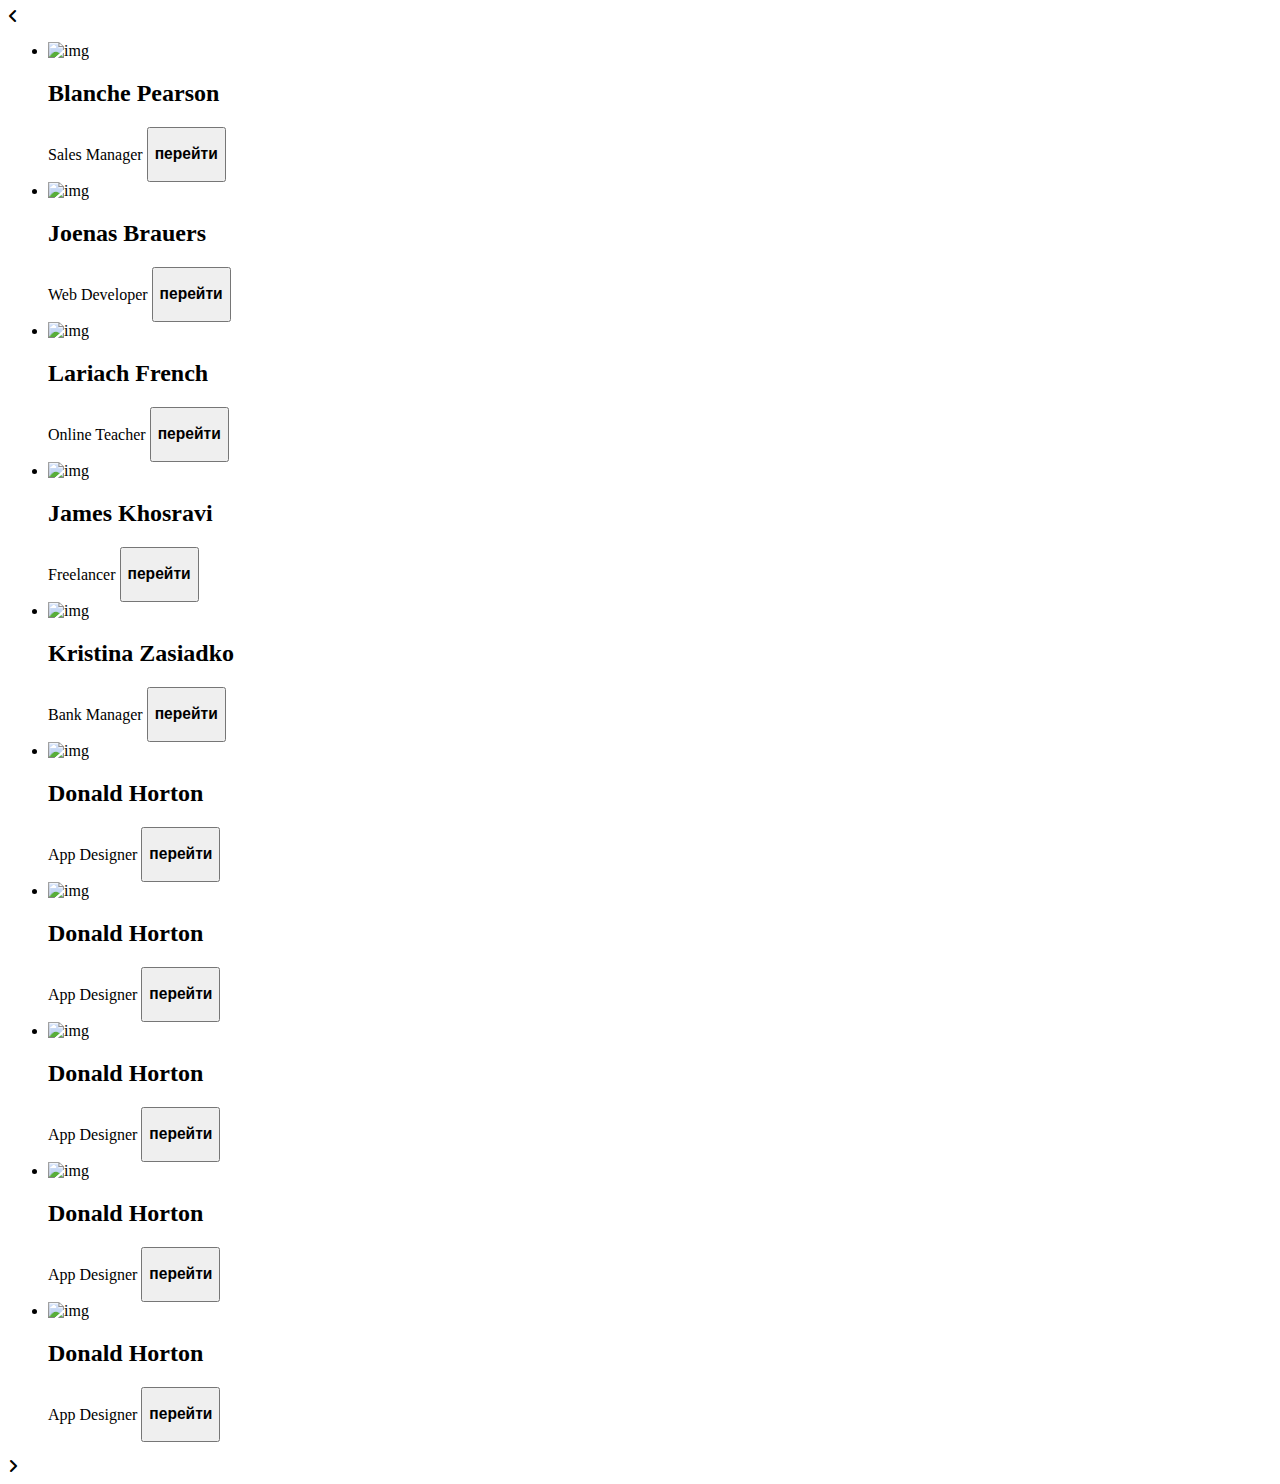
==== index.html @ 0df50e55 "Add files via upload" ====
<!DOCTYPE html>
<!-- Website - www.codingnepalweb.com -->
<html lang="en" dir="ltr">

<head>
    <meta charset="utf-8">
    <title>Infinite Card Slider JavaScript | CodingNepal</title>
    <link rel="stylesheet" href="css/style.css">
    <meta name="viewport" content="width=device-width, initial-scale=1.0">
    <!-- Fontawesome Link for Icons -->
    <link rel="stylesheet" href="https://cdnjs.cloudflare.com/ajax/libs/font-awesome/6.3.0/css/all.min.css">
    <script src="js/main.js" defer></script>
</head>

<body>
    <div class="wrapper">
        <i id="left" class="fa-solid fa-angle-left"></i>
        <ul class="carousel">
            <li class="card">
                <div class="img"><img src="images/img1.jpg" alt="img" draggable="false"></div>
                <h2>Blanche Pearson</h2>
                <span>Sales Manager</span>
                <button class="button"><h3>перейти</h3></button>
            </li>
            <li class="card">
                <div class="img"><img src="images/img-2.jpg" alt="img" draggable="false"></div>
                <h2>Joenas Brauers</h2>
                <span>Web Developer</span>
                <button class="button"><h3>перейти</h3></button>
            </li>
            <li class="card">
                <div class="img"><img src="images/img-3.jpg" alt="img" draggable="false"></div>
                <h2>Lariach French</h2>
                <span>Online Teacher</span>
                <button class="button"><h3>перейти</h3></button>
            </li>
            <li class="card">
                <div class="img"><img src="images/img-4.jpg" alt="img" draggable="false"></div>
                <h2>James Khosravi</h2>
                <span>Freelancer</span>
                <button class="button"><h3>перейти</h3></button>
            </li>
            <li class="card">
                <div class="img"><img src="images/img-5.jpg" alt="img" draggable="false"></div>
                <h2>Kristina Zasiadko</h2>
                <span>Bank Manager</span>
                <button class="button"><h3>перейти</h3></button>
            </li>
            <li class="card">
                <div class="img"><img src="images/img-6.jpg" alt="img" draggable="false"></div>
                <h2>Donald Horton</h2>
                <span>App Designer</span>
                <button class="button"><h3>перейти</h3></button>
            </li>
            <li class="card">
                <div class="img"><img src="images/img-7.jpg" alt="img" draggable="false"></div>
                <h2>Donald Horton</h2>
                <span>App Designer</span>
                <button class="button"><h3>перейти</h3></button>
            </li>
            <li class="card">
                <div class="img"><img src="images/img-6.jpg" alt="img" draggable="false"></div>
                <h2>Donald Horton</h2>
                <span>App Designer</span>
                <button class="button"><h3>перейти</h3></button>
            </li>
            <li class="card">
                <div class="img"><img src="images/img-6.jpg" alt="img" draggable="false"></div>
                <h2>Donald Horton</h2>
                <span>App Designer</span>
                <button class="button"><h3>перейти</h3></button>
            </li>
            <li class="card">
                <div class="img"><img src="images/img-6.jpg" alt="img" draggable="false"></div>
                <h2>Donald Horton</h2>
                <span>App Designer</span>
                <button class="button"><h3>перейти</h3></button>
            </li>
        </ul>
        <i id="right" class="fa-solid fa-angle-right"></i>
    </div>

</body>

</html>
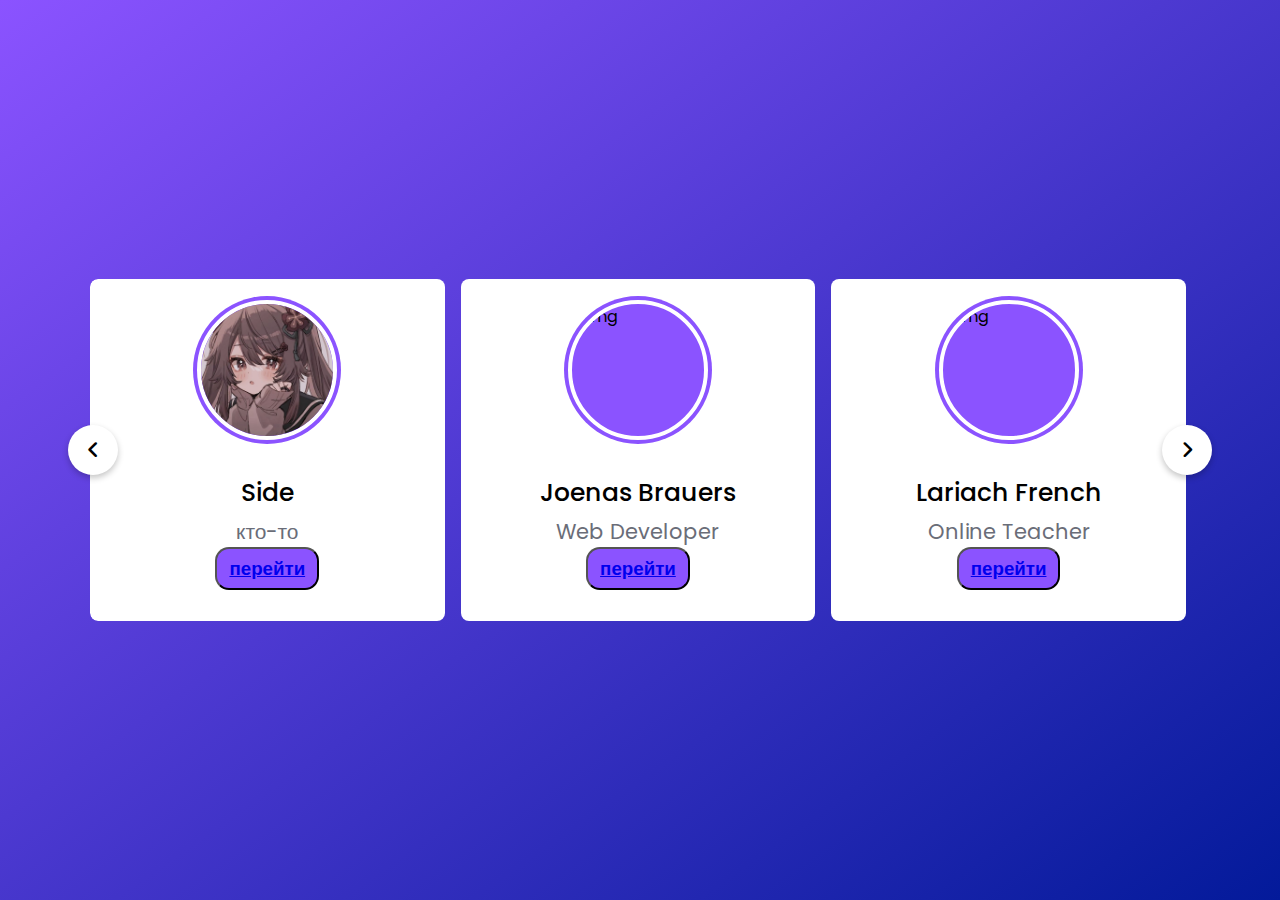
==== commit 83a8229f: "Update index.html" ====
--- a/index.html
+++ b/index.html
@@ -18,63 +18,21 @@
         <ul class="carousel">
             <li class="card">
                 <div class="img"><img src="images/img1.jpg" alt="img" draggable="false"></div>
-                <h2>Blanche Pearson</h2>
-                <span>Sales Manager</span>
-                <button class="button"><h3>перейти</h3></button>
+                <h2>Side</h2>
+                <span>кто-то</span>
+                <button class="button"><h3><a href="line1.html">перейти</a></h3></button>
             </li>
             <li class="card">
-                <div class="img"><img src="images/img-2.jpg" alt="img" draggable="false"></div>
+                <div class="img"><img src="images/img2.jpg" alt="img" draggable="false"></div>
                 <h2>Joenas Brauers</h2>
                 <span>Web Developer</span>
-                <button class="button"><h3>перейти</h3></button>
+                <button class="button"><h3><a href="line1.html">перейти</a></h3></button>
             </li>
             <li class="card">
-                <div class="img"><img src="images/img-3.jpg" alt="img" draggable="false"></div>
+                <div class="img"><img src="images/img3.jpg" alt="img" draggable="false"></div>
                 <h2>Lariach French</h2>
                 <span>Online Teacher</span>
-                <button class="button"><h3>перейти</h3></button>
-            </li>
-            <li class="card">
-                <div class="img"><img src="images/img-4.jpg" alt="img" draggable="false"></div>
-                <h2>James Khosravi</h2>
-                <span>Freelancer</span>
-                <button class="button"><h3>перейти</h3></button>
-            </li>
-            <li class="card">
-                <div class="img"><img src="images/img-5.jpg" alt="img" draggable="false"></div>
-                <h2>Kristina Zasiadko</h2>
-                <span>Bank Manager</span>
-                <button class="button"><h3>перейти</h3></button>
-            </li>
-            <li class="card">
-                <div class="img"><img src="images/img-6.jpg" alt="img" draggable="false"></div>
-                <h2>Donald Horton</h2>
-                <span>App Designer</span>
-                <button class="button"><h3>перейти</h3></button>
-            </li>
-            <li class="card">
-                <div class="img"><img src="images/img-7.jpg" alt="img" draggable="false"></div>
-                <h2>Donald Horton</h2>
-                <span>App Designer</span>
-                <button class="button"><h3>перейти</h3></button>
-            </li>
-            <li class="card">
-                <div class="img"><img src="images/img-6.jpg" alt="img" draggable="false"></div>
-                <h2>Donald Horton</h2>
-                <span>App Designer</span>
-                <button class="button"><h3>перейти</h3></button>
-            </li>
-            <li class="card">
-                <div class="img"><img src="images/img-6.jpg" alt="img" draggable="false"></div>
-                <h2>Donald Horton</h2>
-                <span>App Designer</span>
-                <button class="button"><h3>перейти</h3></button>
-            </li>
-            <li class="card">
-                <div class="img"><img src="images/img-6.jpg" alt="img" draggable="false"></div>
-                <h2>Donald Horton</h2>
-                <span>App Designer</span>
-                <button class="button"><h3>перейти</h3></button>
+                <button class="button"><h3><a href="line1.html">перейти</a></h3></button>
             </li>
         </ul>
         <i id="right" class="fa-solid fa-angle-right"></i>
@@ -82,4 +40,4 @@
 
 </body>
 
-</html>+</html>
--- a/css/style.css
+++ b/css/style.css
@@ -0,0 +1,129 @@
+/* Import Google font - Poppins */
+@import url('https://fonts.googleapis.com/css2?family=Poppins:wght@400;500;600&display=swap');
+* {
+  margin: 0;
+  padding: 0;
+  box-sizing: border-box;
+  font-family: "Poppins", sans-serif;
+}
+body {
+  display: flex;
+  padding: 0 35px;
+  align-items: center;
+  justify-content: center;
+  min-height: 100vh;
+  background: linear-gradient(to left top, #031A9A, #8B53FF);
+}
+.wrapper {
+  max-width: 1100px;
+  width: 100%;
+  position: relative;
+}
+.wrapper i {
+  top: 50%;
+  height: 50px;
+  width: 50px;
+  cursor: pointer;
+  font-size: 1.25rem;
+  position: absolute;
+  text-align: center;
+  line-height: 50px;
+  background: #fff;
+  border-radius: 50%;
+  box-shadow: 0 3px 6px rgba(0,0,0,0.23);
+  transform: translateY(-50%);
+  transition: transform 0.1s linear;
+}
+.wrapper i:active{
+  transform: translateY(-50%) scale(0.85);
+}
+.wrapper i:first-child{
+  left: -22px;
+}
+.wrapper i:last-child{
+  right: -22px;
+}
+.wrapper .carousel{
+  display: grid;
+  grid-auto-flow: column;
+  grid-auto-columns: calc((100% / 3) - 12px);
+  overflow-x: auto;
+  scroll-snap-type: x mandatory;
+  gap: 16px;
+  border-radius: 8px;
+  scroll-behavior: smooth;
+  scrollbar-width: none;
+}
+.carousel::-webkit-scrollbar {
+  display: none;
+}
+.carousel.no-transition {
+  scroll-behavior: auto;
+}
+.carousel.dragging {
+  scroll-snap-type: none;
+  scroll-behavior: auto;
+}
+.carousel.dragging .card {
+  cursor: grab;
+  user-select: none;
+}
+.carousel :where(.card, .img) {
+  display: flex;
+  justify-content: center;
+  align-items: center;
+}
+.carousel .card {
+  scroll-snap-align: start;
+  height: 342px;
+  list-style: none;
+  background: #fff;
+  cursor: pointer;
+  padding-bottom: 15px;
+  flex-direction: column;
+  border-radius: 8px;
+}
+.carousel .card .img {
+  background: #8B53FF;
+  height: 148px;
+  width: 148px;
+  border-radius: 50%;
+}
+.card .img img {
+  width: 140px;
+  height: 140px;
+  border-radius: 50%;
+  object-fit: cover;
+  border: 4px solid #fff;
+}
+.carousel .card h2 {
+  font-weight: 500;
+  font-size: 1.56rem;
+  margin: 30px 0 5px;
+}
+.carousel .card span {
+  color: #6A6D78;
+  font-size: 1.31rem;
+}
+
+.button {
+  background-color: #8B53FF;
+  border-radius: 14px;
+  color: white;
+  padding: 5px 12px;
+  text-align: center;
+  text-decoration: none;
+  display: inline-block;
+  font-size: 16px;
+}
+@media screen and (max-width: 900px) {
+  .wrapper .carousel {
+    grid-auto-columns: calc((100% / 2) - 9px);
+  }
+}
+
+@media screen and (max-width: 600px) {
+  .wrapper .carousel {
+    grid-auto-columns: 100%;
+  }
+}
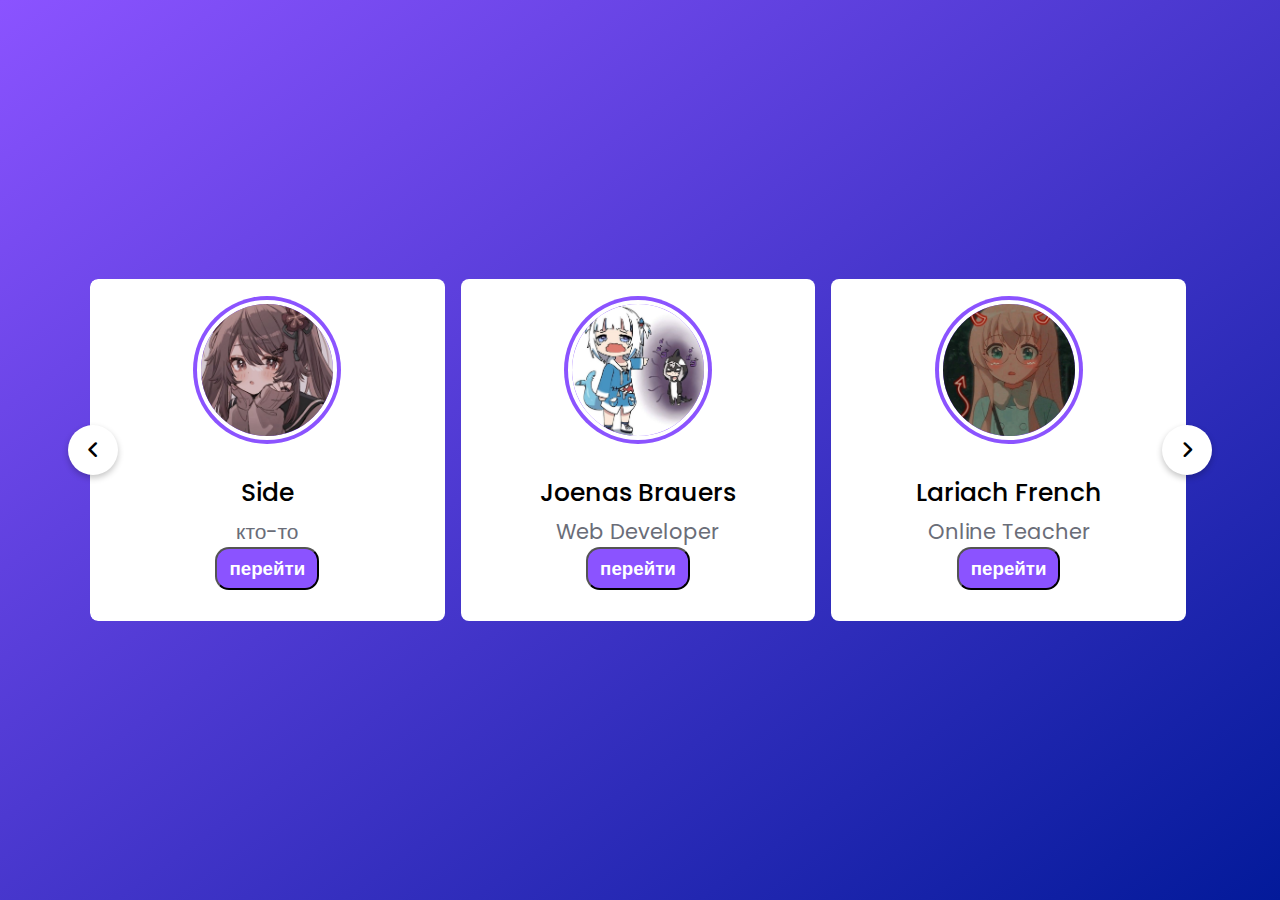
==== commit 18087e1c: "Update index.html" ====
--- a/index.html
+++ b/index.html
@@ -4,7 +4,7 @@
 
 <head>
     <meta charset="utf-8">
-    <title>Infinite Card Slider JavaScript | CodingNepal</title>
+    <title>Side</title>
     <link rel="stylesheet" href="css/style.css">
     <meta name="viewport" content="width=device-width, initial-scale=1.0">
     <!-- Fontawesome Link for Icons -->
--- a/css/style.css
+++ b/css/style.css
@@ -13,6 +13,11 @@
   justify-content: center;
   min-height: 100vh;
   background: linear-gradient(to left top, #031A9A, #8B53FF);
+}
+
+a {
+  text-decoration: none !important;
+  color: #fff;
 }
 .wrapper {
   max-width: 1100px;
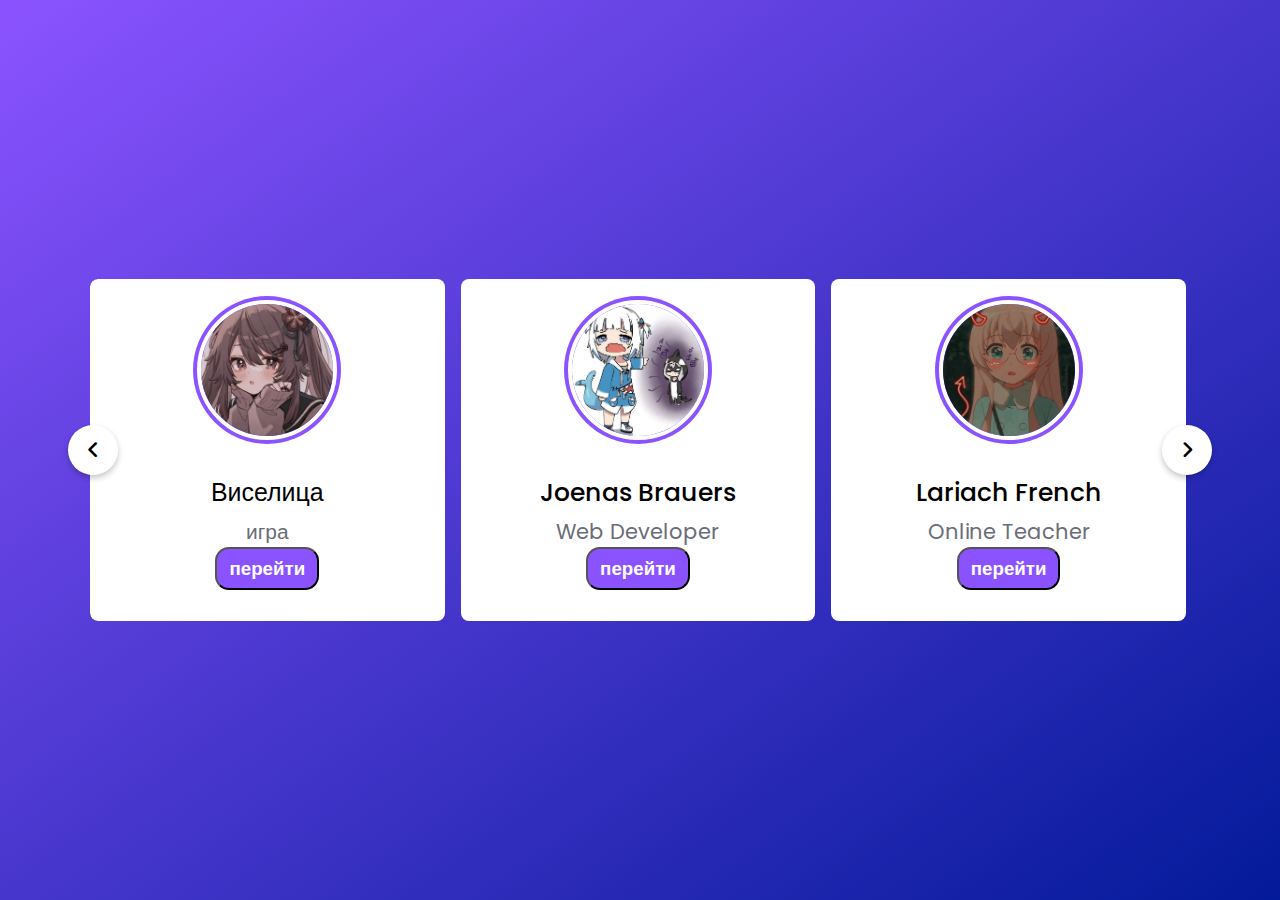
==== commit 1ada12db: "Update index.html" ====
--- a/index.html
+++ b/index.html
@@ -1,6 +1,6 @@
 <!DOCTYPE html>
 <!-- Website - www.codingnepalweb.com -->
-<html lang="en" dir="ltr">
+<html lang="ru" dir="ltr">
 
 <head>
     <meta charset="utf-8">
@@ -18,21 +18,21 @@
         <ul class="carousel">
             <li class="card">
                 <div class="img"><img src="images/img1.jpg" alt="img" draggable="false"></div>
-                <h2>Side</h2>
-                <span>кто-то</span>
+                <h2>Виселица</h2>
+                <span>игра</span>
                 <button class="button"><h3><a href="line1.html">перейти</a></h3></button>
             </li>
             <li class="card">
                 <div class="img"><img src="images/img2.jpg" alt="img" draggable="false"></div>
                 <h2>Joenas Brauers</h2>
                 <span>Web Developer</span>
-                <button class="button"><h3><a href="line1.html">перейти</a></h3></button>
+                <button class="button"><h3><a href="#">перейти</a></h3></button>
             </li>
             <li class="card">
                 <div class="img"><img src="images/img3.jpg" alt="img" draggable="false"></div>
                 <h2>Lariach French</h2>
                 <span>Online Teacher</span>
-                <button class="button"><h3><a href="line1.html">перейти</a></h3></button>
+                <button class="button"><h3><a href="#">перейти</a></h3></button>
             </li>
         </ul>
         <i id="right" class="fa-solid fa-angle-right"></i>
